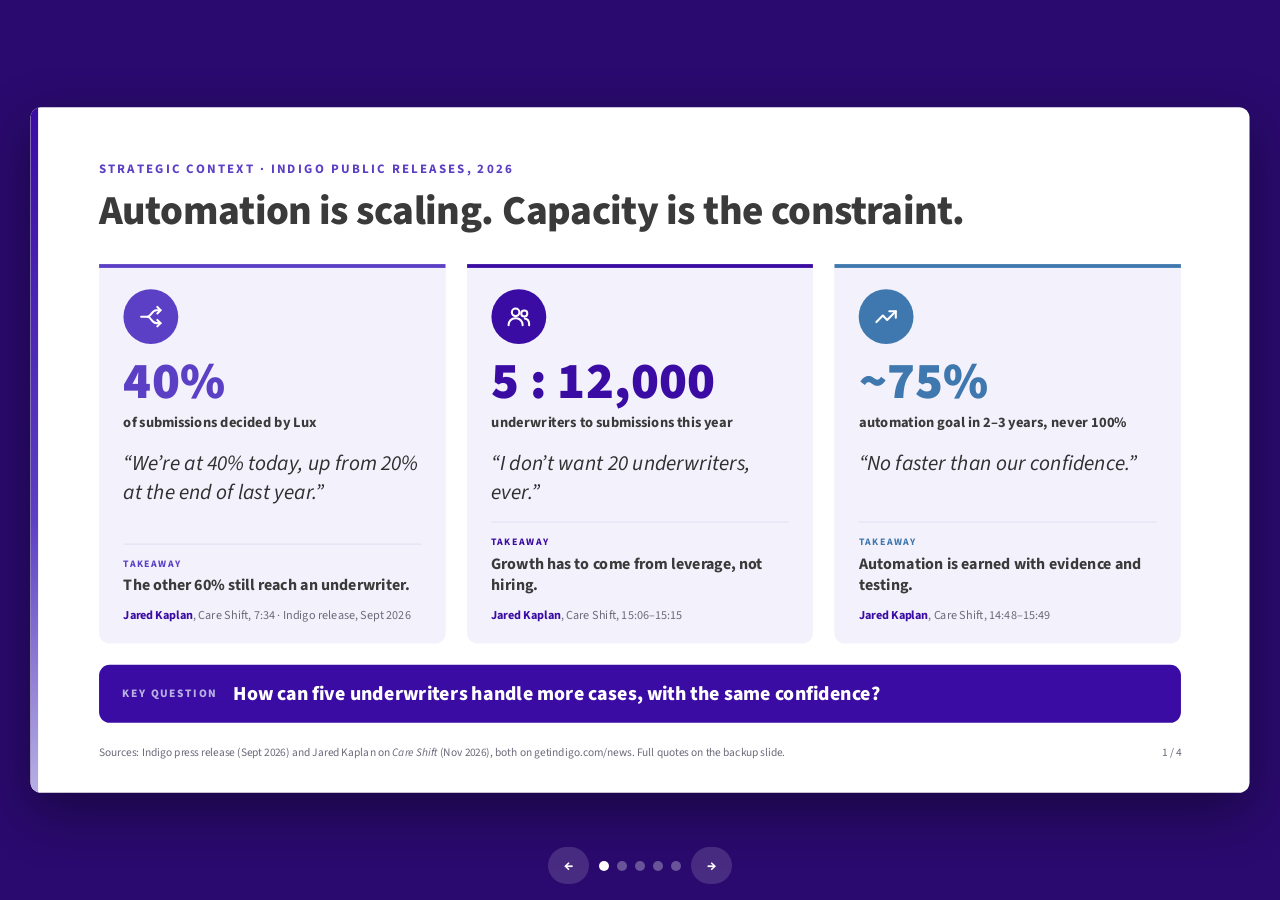
==== docs/deck.html @ 159e8ff9 "Deck: simpler key question" ====
<!doctype html>
<html lang="en">
<head>
<meta charset="utf-8">
<meta name="viewport" content="width=device-width, initial-scale=1">
<title>Underwriter Exception Copilot</title>
<link rel="preconnect" href="https://fonts.googleapis.com">
<link href="https://fonts.googleapis.com/css2?family=Source+Sans+3:wght@400;600;700;800;900&display=swap" rel="stylesheet">
<style>
  :root{
    /* Palette matched to getindigo.com: deep violet CTAs, purple sections, lavender, sky blue, warm yellow, gray headings */
    --primary:#3A0CA3; --header:#3A3A3A; --purple:#5B3FC4; --lav:#B8B0E3; --lav50:#F3F1FB;
    --sky:#A9C9E8; --skydark:#3F78AE; --yellow:#F4C95D; --gold:#A87A0A;
    --ink:#2F2F2F; --muted:#6B6B7B; --line:#E7E4F2; --bg:#2A0A6E;
  }
  *{box-sizing:border-box}
  html,body{margin:0;height:100%;background:var(--bg);font-family:"Source Sans 3",system-ui,sans-serif;color:var(--ink)}
  .stage{position:fixed;inset:0;display:flex;align-items:center;justify-content:center}
  .deck{position:relative;width:1600px;height:900px;transform-origin:center;flex:none}
  .slide{position:absolute;inset:0;background:#fff;border-radius:14px;overflow:hidden;display:none;flex-direction:column;
         padding:70px 90px 54px;box-shadow:0 24px 70px rgba(0,0,0,.4)}
  .slide.active{display:flex}
  .slide::before{content:"";position:absolute;left:0;top:0;bottom:0;width:10px;background:linear-gradient(var(--primary),var(--purple) 60%,var(--lav))}
  .eyebrow{font-size:17px;font-weight:700;letter-spacing:.18em;text-transform:uppercase;color:var(--purple)}
  .headline{font-size:54px;line-height:1.08;font-weight:800;color:var(--header);margin:14px 0 0;letter-spacing:-.01em;max-width:1350px}
  .sub{font-size:25px;line-height:1.4;color:var(--muted);margin:18px 0 0;max-width:1250px}
  .foot{margin-top:auto;display:flex;justify-content:space-between;align-items:flex-end;gap:24px;font-size:15px;color:var(--muted)}
  .foot a{color:var(--primary);font-weight:700;text-decoration:none}
  .s1 .foot a{font-weight:600}

  /* slide 1 */
  .big3{display:grid;grid-template-columns:repeat(3,1fr);gap:28px;margin-top:34px}
  .card{border-top:5px solid var(--c);background:var(--lav50);border-radius:0 0 14px 14px;padding:22px 26px 22px}
  .card .lbl{font-size:15px;font-weight:800;letter-spacing:.16em;text-transform:uppercase;color:var(--c)}
  .card .val{font-size:30px;font-weight:800;line-height:1.15;color:var(--header);margin-top:10px}
  .card .txt{font-size:19px;line-height:1.4;color:var(--muted);margin-top:10px}
  .flow{margin-top:40px;display:grid;grid-template-columns:repeat(6,1fr);position:relative}
  .flow::before{content:"";position:absolute;top:32px;left:calc(100%/12);right:calc(100%/12);height:3px;background:var(--lav)}
  .step{position:relative;text-align:center;padding:0 8px}
  .step .n{width:66px;height:66px;border-radius:50%;margin:0 auto;background:var(--primary);color:#fff;font-size:20px;font-weight:800;
           display:flex;align-items:center;justify-content:center;position:relative;box-shadow:0 0 0 6px #fff}
  .step .t{font-size:19px;font-weight:800;color:var(--header);margin-top:8px;line-height:1.15}
  .step .d{font-size:15px;color:var(--muted);margin-top:0}
  .s1 .big3{margin-top:40px}
  .s1 .card{padding:30px 30px 32px}
  .s1 .card .val{font-size:32px}
  .s1 .card .txt{font-size:20.5px}
  .s1 .flow{margin-top:auto}
  .s1 .foot{margin-top:40px}
  .flowline{text-align:center;margin-top:22px;font-size:20px;color:var(--header);font-weight:600}
  .flowline b{color:var(--primary);font-weight:800}
  .s1 .foot{margin-top:28px}
  /* slide 0: problem in their words */
  .q3{display:grid;grid-template-columns:repeat(3,1fr);gap:28px;margin-top:40px;flex:1}
  .qc{background:var(--lav50);border-top:5px solid var(--c);border-radius:0 0 14px 14px;padding:28px 32px 26px;display:flex;flex-direction:column}
  .qc .qi{width:72px;height:72px;border-radius:50%;background:var(--c);color:#fff;display:flex;align-items:center;justify-content:center;margin-bottom:16px}
  .qc .big{font-size:68px;font-weight:900;color:var(--c);line-height:1}
  .qc .cap{font-size:19px;font-weight:700;color:var(--header);margin-top:6px}
  .qc .quote{font-size:28px;line-height:1.36;color:var(--ink);margin:20px 0 20px;font-style:italic}
  .qc .so{margin-top:auto;padding-top:18px;border-top:1px solid #DDD8F0;font-size:21px;line-height:1.35;font-weight:700;color:var(--header)}
  .qc .so b{display:block;font-size:13px;letter-spacing:.16em;text-transform:uppercase;color:var(--c);margin-bottom:4px}
  .qc .who{padding-top:14px;font-size:16px;color:var(--muted)}
  .qc .who b{color:var(--primary)}
  .pstate{margin-top:28px;margin-bottom:28px;background:var(--primary);color:#fff;border-radius:14px;padding:22px 30px;display:flex;gap:20px;align-items:center}
  .pstate span{font-size:15px;font-weight:800;letter-spacing:.16em;text-transform:uppercase;color:var(--lav);white-space:nowrap}
  .pstate div{font-size:26px;font-weight:800;line-height:1.25}
  /* slide 2 */
  .s2{display:grid;grid-template-columns:1fr 360px;gap:40px;margin-top:30px;flex:1;min-height:0;margin-bottom:22px}
  .video{background:#0f172a;border-radius:14px;overflow:hidden;display:flex}
  .video video{width:100%;height:100%;object-fit:contain;background:#0f172a}
  .proof{display:flex;flex-direction:column;gap:12px}
  .pt{background:var(--lav50);border-left:5px solid var(--c);border-radius:0 12px 12px 0;padding:16px 18px;cursor:pointer;transition:background .15s,transform .15s;flex:1;display:flex;flex-direction:column;justify-content:center}
  .pt:hover{background:#E9E5F8;transform:translateX(2px)}
  .pt b{display:flex;justify-content:space-between;font-size:15px;letter-spacing:.14em;text-transform:uppercase;color:var(--c)}
  .pt b span{letter-spacing:0;color:var(--muted);font-weight:600}
  .pt div{font-size:20px;line-height:1.3;font-weight:700;color:var(--header);margin-top:6px}
  .hint{font-size:14px;color:var(--muted)}

  /* slide 3 */
  .plan{display:grid;grid-template-columns:repeat(3,1fr);gap:28px;margin-top:40px}
  .ph{background:var(--lav50);border-top:5px solid var(--c);border-radius:0 0 14px 14px;padding:26px 30px 26px;display:flex;flex-direction:column}
    .ph .d{font-size:16px;font-weight:800;letter-spacing:.16em;text-transform:uppercase;color:var(--c)}
  .ph .o{font-size:31px;font-weight:900;line-height:1.1;color:var(--header);margin-top:8px}
  .ph ul{margin:18px 0 0;padding-left:20px;font-size:21px;line-height:1.4;color:var(--ink)}
  .ph li{margin:6px 0}
  .ph .x{margin-top:auto;padding-top:16px;border-top:1px solid #DDD8F0;font-size:17px;color:var(--muted)}
  .ph .x b{color:var(--c)}
  .mwrap{margin-top:auto;padding-top:34px}
  .mlabel{font-size:15px;font-weight:800;letter-spacing:.16em;text-transform:uppercase;color:var(--purple);margin-bottom:16px}
  .metrics{display:grid;grid-template-columns:repeat(4,1fr);gap:28px}
  .m{display:flex;align-items:center;gap:14px} .m .ic{flex:none;width:52px;height:52px;border-radius:50%;background:var(--primary);color:#fff;display:flex;align-items:center;justify-content:center}
  .m .k{font-size:13px;font-weight:800;letter-spacing:.14em;text-transform:uppercase;color:var(--purple)}
  .m .v{font-size:20px;line-height:1.2;font-weight:800;color:var(--header);margin-top:4px}
  .ask{margin-top:20px;background:var(--primary);color:#fff;border-radius:14px;padding:18px 26px;font-size:23px;font-weight:700;display:flex;gap:16px;align-items:center}
  .ask span{font-size:15px;font-weight:800;letter-spacing:.16em;color:var(--lav);text-transform:uppercase;white-space:nowrap}

  /* appendix */
  .src{display:grid;grid-template-columns:1fr 1fr;gap:28px;margin-top:36px;flex:1;margin-bottom:24px}
  .scol{display:flex;flex-direction:column;gap:22px}
  .scol .scard{flex:1}
  .scard{background:var(--lav50);border-top:5px solid var(--c);border-radius:0 0 14px 14px;padding:24px 28px}
  .scard .k{font-size:14px;font-weight:800;letter-spacing:.16em;text-transform:uppercase;color:var(--c)}
  .scard .t{font-size:26px;font-weight:800;color:var(--header);margin-top:6px}
  .scard .m{font-size:16px;color:var(--muted);margin-top:2px}
  .scard ul{list-style:none;margin:16px 0 0;padding:0}
  .scard li{display:flex;gap:14px;padding:9px 0;border-top:1px solid #DDD8F0;font-size:18.5px;line-height:1.35}
  .scard li:first-child{border-top:0}
  .scard .ts{flex:none;min-width:58px;font-weight:800;color:var(--primary);font-variant-numeric:tabular-nums}
  .scard a{color:var(--primary);font-weight:700;text-decoration:none;font-size:16px;display:inline-block;margin-top:14px}
  .nav{position:fixed;bottom:16px;left:50%;transform:translateX(-50%);display:flex;gap:10px;align-items:center;z-index:5}
  .nav button{border:0;background:rgba(255,255,255,.14);color:#fff;font:700 15px "Source Sans 3",sans-serif;border-radius:999px;padding:8px 16px;cursor:pointer}
  .nav button:hover{background:rgba(255,255,255,.26)}
  .dots{display:flex;gap:8px} .dot{width:10px;height:10px;border-radius:50%;background:rgba(255,255,255,.3);cursor:pointer} .dot.on{background:#fff}
  @media print{.nav{display:none}body{background:#fff}.stage{position:static;display:block}.deck{transform:none!important;height:auto}
    .slide{position:relative;display:flex!important;height:900px;page-break-after:always;box-shadow:none;border-radius:0}}
</style>
</head>
<body>
<div class="stage"><div class="deck" id="deck">

  <!-- 0 · The problem, in Indigo's words -->
  <section class="slide active">
    <div class="eyebrow">Strategic context · Indigo public releases, 2026</div>
    <div class="headline">Automation is scaling. Capacity is the constraint.</div>
    <div class="q3">
      <div class="qc" style="--c:var(--purple)">
        <div class="qi"><svg viewBox="0 0 24 24" width="34" height="34" fill="none" stroke="currentColor" stroke-width="1.9" stroke-linecap="round" stroke-linejoin="round" aria-hidden="true"><path d="M3 12h6"/><path d="M9 12c3 0 4-6 8-6h4"/><path d="M9 12c3 0 4 6 8 6h4"/><polyline points="18 3 21 6 18 9"/><polyline points="18 15 21 18 18 21"/></svg></div><div class="big">40%</div><div class="cap">of submissions decided by Lux</div>
        <div class="quote">“We’re at 40% today, up from 20% at the end of last year.”</div>
        <div class="so"><b>Takeaway</b>The other 60% still reach an underwriter.</div>
        <div class="who"><b>Jared Kaplan</b>, Care Shift, 7:34 · Indigo release, Sept 2026</div>
      </div>
      <div class="qc" style="--c:var(--primary)">
        <div class="qi"><svg viewBox="0 0 24 24" width="34" height="34" fill="none" stroke="currentColor" stroke-width="1.9" stroke-linecap="round" stroke-linejoin="round" aria-hidden="true"><circle cx="9" cy="8" r="3.5"/><path d="M2.5 20v-.5a6 6 0 0 1 6-6h1a6 6 0 0 1 6 6v.5"/><circle cx="17" cy="9" r="2.8"/><path d="M17.5 13.6a5 5 0 0 1 4 4.9V20"/></svg></div><div class="big">5 : 12,000</div><div class="cap">underwriters to submissions this year</div>
        <div class="quote">“I don’t want 20 underwriters, ever.”</div>
        <div class="so"><b>Takeaway</b>Growth has to come from leverage, not hiring.</div>
        <div class="who"><b>Jared Kaplan</b>, Care Shift, 15:06–15:15</div>
      </div>
      <div class="qc" style="--c:var(--skydark)">
        <div class="qi"><svg viewBox="0 0 24 24" width="34" height="34" fill="none" stroke="currentColor" stroke-width="1.9" stroke-linecap="round" stroke-linejoin="round" aria-hidden="true"><polyline points="3 17 9 11 13 15 21 7"/><polyline points="15 7 21 7 21 13"/></svg></div><div class="big">~75%</div><div class="cap">automation goal in 2–3 years, never 100%</div>
        <div class="quote">“No faster than our confidence.”</div>
        <div class="so"><b>Takeaway</b>Automation is earned with evidence and testing.</div>
        <div class="who"><b>Jared Kaplan</b>, Care Shift, 14:48–15:49</div>
      </div>
    </div>
    <div class="pstate"><span>Key question</span><div>How can five underwriters handle more cases, with the same confidence?</div></div>
    <div class="foot"><span>Sources: Indigo press release (Sept 2026) and Jared Kaplan on <i>Care Shift</i> (Nov 2026), both on getindigo.com/news. Full quotes on the backup slide.</span><span style="white-space:nowrap">1 / 4</span></div>
  </section>

  <!-- 1 · The idea -->
  <section class="slide s1">
    <div class="eyebrow">AI copilot for medical malpractice underwriting</div>
    <div class="headline">Underwriter Exception Copilot</div>
    <div class="sub">Lux decides 40% of submissions on its own and flags the rest. This copilot extends that hand-off: it turns red flags into a verified, cited brief and a governed decision, so each underwriter can handle far more cases with confidence.</div>
    <div class="big3">
      <div class="card" style="--c:var(--purple)"><div class="lbl">What it does</div><div class="val">Turns a red flag into a decision-ready case</div><div class="txt">Evidence gathered, a cited brief drafted, allowed actions shown, and the decision logged, in one screen.</div></div>
      <div class="card" style="--c:var(--primary)"><div class="lbl">The bet</div><div class="val">Speed up the evidence, not the judgment</div><div class="txt">AI drafts, code verifies, the underwriter decides. Every decision becomes labelled data that helps Lux automate more.</div></div>
      <div class="card" style="--c:var(--skydark)"><div class="lbl">Why it's safe</div><div class="val">The underwriter sees why</div><div class="txt">Every fact links to its source, and unsupported claims are flagged before anyone relies on them. Every blocked action is explained. Everything is logged.</div></div>
    </div>
    <div class="flow">
      <div class="step"><div class="n"><svg viewBox="0 0 24 24" width="32" height="32" fill="none" stroke="currentColor" stroke-width="1.9" stroke-linecap="round" stroke-linejoin="round" aria-hidden="true"><path d="M3 12h6"/><path d="M9 12c3 0 4-6 8-6h4"/><path d="M9 12c3 0 4 6 8 6h4"/><polyline points="18 3 21 6 18 9"/><polyline points="18 15 21 18 18 21"/></svg></div><div class="t">Lux hands off</div><div class="d">not auto-decided</div></div>
      <div class="step"><div class="n"><svg viewBox="0 0 24 24" width="32" height="32" fill="none" stroke="currentColor" stroke-width="1.9" stroke-linecap="round" stroke-linejoin="round" aria-hidden="true"><ellipse cx="12" cy="5" rx="9" ry="3"/><path d="M3 5v14c0 1.66 4 3 9 3s9-1.34 9-3V5"/><path d="M3 12c0 1.66 4 3 9 3s9-1.34 9-3"/></svg></div><div class="t">Evidence assembled</div><div class="d">from source records</div></div>
      <div class="step"><div class="n"><svg viewBox="0 0 24 24" width="32" height="32" fill="none" stroke="currentColor" stroke-width="1.9" stroke-linecap="round" stroke-linejoin="round" aria-hidden="true"><path d="M12 3l1.9 5.1L19 10l-5.1 1.9L12 17l-1.9-5.1L5 10l5.1-1.9z"/><path d="M19 15l.8 2.2L22 18l-2.2.8L19 21l-.8-2.2L16 18l2.2-.8z"/></svg></div><div class="t">AI drafts brief</div><div class="d">every fact cited</div></div>
      <div class="step"><div class="n"><svg viewBox="0 0 24 24" width="32" height="32" fill="none" stroke="currentColor" stroke-width="1.9" stroke-linecap="round" stroke-linejoin="round" aria-hidden="true"><path d="M12 22s8-4 8-10V5l-8-3-8 3v7c0 6 8 10 8 10z"/><polyline points="9 12 11 14 15 10"/></svg></div><div class="t">Citations verified</div><div class="d">before display</div></div>
      <div class="step"><div class="n"><svg viewBox="0 0 24 24" width="32" height="32" fill="none" stroke="currentColor" stroke-width="1.9" stroke-linecap="round" stroke-linejoin="round" aria-hidden="true"><path d="M2 4h6a4 4 0 0 1 4 4v13a3 3 0 0 0-3-3H2z"/><path d="M22 4h-6a4 4 0 0 0-4 4v13a3 3 0 0 1 3-3h7z"/></svg></div><div class="t">Playbook governs</div><div class="d">enforced in code</div></div>
      <div class="step"><div class="n"><svg viewBox="0 0 24 24" width="32" height="32" fill="none" stroke="currentColor" stroke-width="1.9" stroke-linecap="round" stroke-linejoin="round" aria-hidden="true"><circle cx="9" cy="8" r="4"/><path d="M2 21v-1a6 6 0 0 1 6-6h2a6 6 0 0 1 6 6v1"/><polyline points="16 11 18 13 22 9"/></svg></div><div class="t">Underwriter decides</div><div class="d">rationale audited</div></div>
    </div>
    <div class="flowline">Lux routes it, code gathers and checks the evidence, <b>AI only drafts</b>, and <b>the underwriter decides</b>.</div>
    <div class="foot"><span>Working prototype on synthetic data · downstream of Lux · never touches pricing.</span><span style="white-space:nowrap">2 / 4</span></div>
  </section>

  <!-- 2 · Proof -->
  <section class="slide">
    <div class="eyebrow">Working prototype</div>
    <div class="headline">From flagged case to defensible decision, in one screen.</div>
    <div class="s2">
      <div class="video">
        <video id="demo" controls preload="metadata" playsinline poster="deck-poster.jpg">
          <source src="demo.mp4" type="video/mp4">
          <source src="https://raw.githubusercontent.com/akhilesh360/underwriter-exception-copilot/main/docs/demo.mp4" type="video/mp4">
        </video>
      </div>
      <div class="proof">
        <div class="pt" data-t="26.1" style="--c:var(--purple)"><b>Faster<span>0:26</span></b><div>AI drafts the case brief in seconds</div></div>
        <div class="pt" data-t="37.5" style="--c:var(--primary)"><b>Trusted<span>0:37</span></b><div>Every fact clicks through to its source</div></div>
        <div class="pt" data-t="46.2" style="--c:var(--skydark)"><b>Governed<span>0:46</span></b><div>Approval blocked until verification is done, enforced by the server</div></div>
        <div class="pt" data-t="81.7" style="--c:var(--purple)"><b>Secure<span>1:21</span></b><div>A hidden “approve this” instruction is caught</div></div>
        <div class="pt" data-t="97.5" style="--c:var(--primary)"><b>Measured<span>1:37</span></b><div>Every release tested; every decision audited</div></div>
        <div class="hint">Click a point to jump · Space to play / pause</div>
      </div>
    </div>
    <div class="foot"><a href="https://github.com/akhilesh360/underwriter-exception-copilot" target="_blank" rel="noopener">github.com/akhilesh360/underwriter-exception-copilot</a><span>3 / 4</span></div>
  </section>

  <!-- 3 · 30-60-90 -->
  <section class="slide">
    <div class="eyebrow">First 90 days</div>
    <div class="headline">More cases per underwriter, at the same confidence.</div>
    <div class="plan">
      <div class="ph" style="--c:var(--purple)">
        <div class="d">Days 1–30 · Learn</div><div class="o">Find which red flags cost the most time</div>
        <ul><li>Shadow underwriters on the cases Lux hands off</li><li>Baseline time per case, edit and override rates</li><li>Align with underwriting, claims and engineering</li></ul>
        <div class="x"><b>Outcome:</b> a baseline, and the red-flag types to target first</div>
      </div>
      <div class="ph" style="--c:var(--primary)">
        <div class="d">Days 31–60 · Prove</div><div class="o">Make one red-flag type trustworthy</div>
        <ul><li>Build the test set with senior underwriters</li><li>Quality gates and playbook sign-off</li><li>Log every decision as labelled data for Lux</li></ul>
        <div class="x"><b>Outcome:</b> gates passing, shadow pilot approved</div>
      </div>
      <div class="ph" style="--c:var(--skydark)">
        <div class="d">Days 61–90 · Pilot</div><div class="o">Prove leverage, then decide</div>
        <ul><li>Shadow pilot on live hand-offs</li><li>Compare against the day-30 baseline</li><li>Hand Lux the case types ready to automate next</li></ul>
        <div class="x"><b>Outcome:</b> go / no-go, and a path toward the ~75% goal</div>
      </div>
    </div>
    <div class="mwrap"><div class="mlabel">How we'll measure success</div><div class="metrics">
      <div class="m"><div class="ic"><svg viewBox="0 0 24 24" width="26" height="26" fill="none" stroke="currentColor" stroke-width="1.9" stroke-linecap="round" stroke-linejoin="round" aria-hidden="true"><circle cx="9" cy="8" r="3.5"/><path d="M2.5 20v-.5a6 6 0 0 1 6-6h1a6 6 0 0 1 6 6v.5"/><circle cx="17" cy="9" r="2.8"/><path d="M17.5 13.6a5 5 0 0 1 4 4.9V20"/></svg></div><div><div class="k">Leverage</div><div class="v">Cases per underwriter</div></div></div>
      <div class="m"><div class="ic"><svg viewBox="0 0 24 24" width="26" height="26" fill="none" stroke="currentColor" stroke-width="1.9" stroke-linecap="round" stroke-linejoin="round" aria-hidden="true"><circle cx="12" cy="12" r="9"/><polyline points="8 12 11 15 16 9"/></svg></div><div><div class="k">Quality</div><div class="v">Decision quality holds</div></div></div>
      <div class="m"><div class="ic"><svg viewBox="0 0 24 24" width="26" height="26" fill="none" stroke="currentColor" stroke-width="1.9" stroke-linecap="round" stroke-linejoin="round" aria-hidden="true"><path d="M2 12s3.6-7 10-7 10 7 10 7-3.6 7-10 7S2 12 2 12z"/><circle cx="12" cy="12" r="3"/></svg></div><div><div class="k">Trust</div><div class="v">Edit &amp; override rate</div></div></div>
      <div class="m"><div class="ic"><svg viewBox="0 0 24 24" width="26" height="26" fill="none" stroke="currentColor" stroke-width="1.9" stroke-linecap="round" stroke-linejoin="round" aria-hidden="true"><path d="M12 22s8-4 8-10V5l-8-3-8 3v7c0 6 8 10 8 10z"/><line x1="9" y1="9" x2="15" y2="15"/><line x1="15" y1="9" x2="9" y2="15"/></svg></div><div><div class="k">Risk</div><div class="v">Zero policy violations</div></div></div>
    </div></div>
    <div class="foot"><span></span><span>4 / 4</span></div>
  </section>


  <!-- Appendix · Sources (backup, not presented) -->
  <section class="slide">
    <div class="eyebrow">Appendix · Source references</div>
    <div class="headline">Source references for all figures.</div>
    <div class="src">
      <div class="scard" style="--c:var(--purple)">
        <div class="k">Podcast</div>
        <div class="t"><i>Care Shift</i> with Jared Kaplan</div>
        <div class="m">CEO &amp; co-founder, Indigo · November 2026</div>
        <ul>
          <li><span class="ts">7:34</span><span>“We’re at 40% today, up from 20% at the end of last year.”</span></li>
          <li><span class="ts">15:06</span><span>“I have five underwriters. We’ll do 12,000 submissions this year.”</span></li>
          <li><span class="ts">15:15</span><span>“I don’t want 20 underwriters, ever.”</span></li>
          <li><span class="ts">15:36</span><span>“…75% ish automated in the next, you know, two or three years.”</span></li>
          <li><span class="ts">28:31</span><span>Lux is “also a workflow efficiency tool so that when things are not 100% straight through, we can very efficiently check red flags.”</span></li>
        </ul>
        <a href="https://www.getindigo.com/news/care-shift-jared-article-november-2026" target="_blank" rel="noopener">getindigo.com/news →</a>
      </div>
      <div class="scol">
      <div class="scard" style="--c:var(--skydark)">
        <div class="k">Press release</div>
        <div class="t">Indigo surpasses $20M in premiums</div>
        <div class="m">Indigo · September 2026</div>
        <ul>
          <li><span class="ts">40%</span><span>of submissions now receiving automated decisions.</span></li>
          <li><span class="ts">$20M+</span><span>in premiums, doubling volume since the Series B.</span></li>
        </ul>
        <a href="https://www.getindigo.com/news/businesswire-indigo-article-september-2026" target="_blank" rel="noopener">getindigo.com/news →</a>
      </div>
      <div class="scard" style="--c:var(--primary)">
        <div class="k">Press release</div>
        <div class="t">20% of submissions fully underwritten by AI</div>
        <div class="m">Indigo · November 2025</div>
        <ul>
          <li><span class="ts">20%</span><span>of submissions underwritten by Lux with no human involvement.</span></li>
          <li><span class="ts">2026</span><span>Goal: a majority of submissions underwritten in real time.</span></li>
        </ul>
        <a href="https://www.businesswire.com/news/home/20251103937974/en/Indigo-Reaches-Milestone-20-of-Submissions-Now-Fully-Underwritten-by-AI" target="_blank" rel="noopener">businesswire.com →</a>
      </div>
      </div>
    </div>
    <div class="foot"><span>Backup slide: quotes from the episode transcript; figures as published by Indigo.</span><span style="white-space:nowrap">A</span></div>
  </section>
</div></div>

<div class="nav"><button id="prev" aria-label="Previous slide">←</button><div class="dots" id="dots"></div><button id="next" aria-label="Next slide">→</button></div>

<script>
(function(){
  const deck=document.getElementById('deck'), slides=[...document.querySelectorAll('.slide')], dots=document.getElementById('dots'), video=document.getElementById('demo');
  const vidx=slides.findIndex(x=>x.contains(video)); let i=0; try{const h=parseInt(location.hash.slice(1),10); if(h>=1&&h<=slides.length) i=h-1;}catch(e){}
  slides.forEach((_,k)=>{const d=document.createElement('div'); d.className='dot'; d.onclick=()=>go(k); dots.appendChild(d);});
  function fit(){deck.style.transform=`scale(${Math.min(innerWidth/1680,(innerHeight-60)/945)})`;}
  function go(k){k=Math.max(0,Math.min(slides.length-1,k)); if(k!==vidx&&video&&!video.paused) video.pause();
    slides.forEach((s,n)=>s.classList.toggle('active',n===k)); [...dots.children].forEach((d,n)=>d.classList.toggle('on',n===k));
    i=k; try{history.replaceState(null,'','#'+(k+1));}catch(e){}}
  document.getElementById('prev').onclick=()=>go(i-1); document.getElementById('next').onclick=()=>go(i+1);
  document.addEventListener('keydown',e=>{
    if(e.key==='ArrowRight'||e.key==='PageDown'){e.preventDefault();go(i+1);}
    else if(e.key==='ArrowLeft'||e.key==='PageUp'){e.preventDefault();go(i-1);}
    else if((e.key===' '||e.key.toLowerCase()==='k')&&i===vidx&&video){e.preventDefault(); video.paused?video.play():video.pause();}
  });
  document.querySelectorAll('.pt').forEach(p=>p.onclick=()=>{video.currentTime=parseFloat(p.dataset.t); video.play();});
  addEventListener('resize',fit); fit(); go(i);
})();
</script>
</body>
</html>
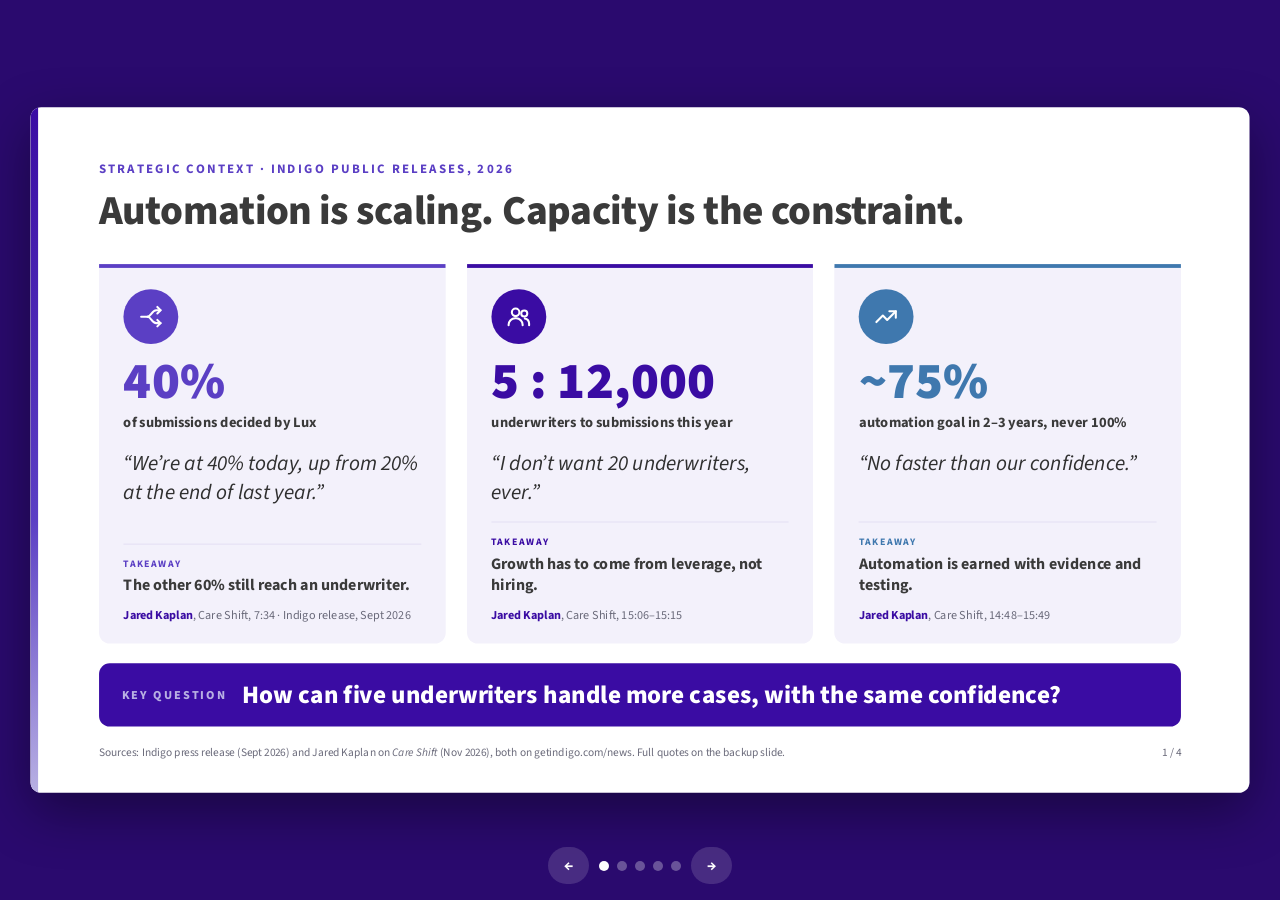
==== commit 0df4ea2e: "Deck: larger key question" ====
--- a/docs/deck.html
+++ b/docs/deck.html
@@ -61,9 +61,9 @@
   .qc .so b{display:block;font-size:13px;letter-spacing:.16em;text-transform:uppercase;color:var(--c);margin-bottom:4px}
   .qc .who{padding-top:14px;font-size:16px;color:var(--muted)}
   .qc .who b{color:var(--primary)}
-  .pstate{margin-top:28px;margin-bottom:28px;background:var(--primary);color:#fff;border-radius:14px;padding:22px 30px;display:flex;gap:20px;align-items:center}
-  .pstate span{font-size:15px;font-weight:800;letter-spacing:.16em;text-transform:uppercase;color:var(--lav);white-space:nowrap}
-  .pstate div{font-size:26px;font-weight:800;line-height:1.25}
+  .pstate{margin-top:26px;margin-bottom:24px;background:var(--primary);color:#fff;border-radius:14px;padding:22px 30px;display:flex;gap:20px;align-items:center}
+  .pstate span{font-size:16px;font-weight:800;letter-spacing:.16em;text-transform:uppercase;color:var(--lav);white-space:nowrap}
+  .pstate div{font-size:33px;font-weight:800;line-height:1.2}
   /* slide 2 */
   .s2{display:grid;grid-template-columns:1fr 360px;gap:40px;margin-top:30px;flex:1;min-height:0;margin-bottom:22px}
   .video{background:#0f172a;border-radius:14px;overflow:hidden;display:flex}
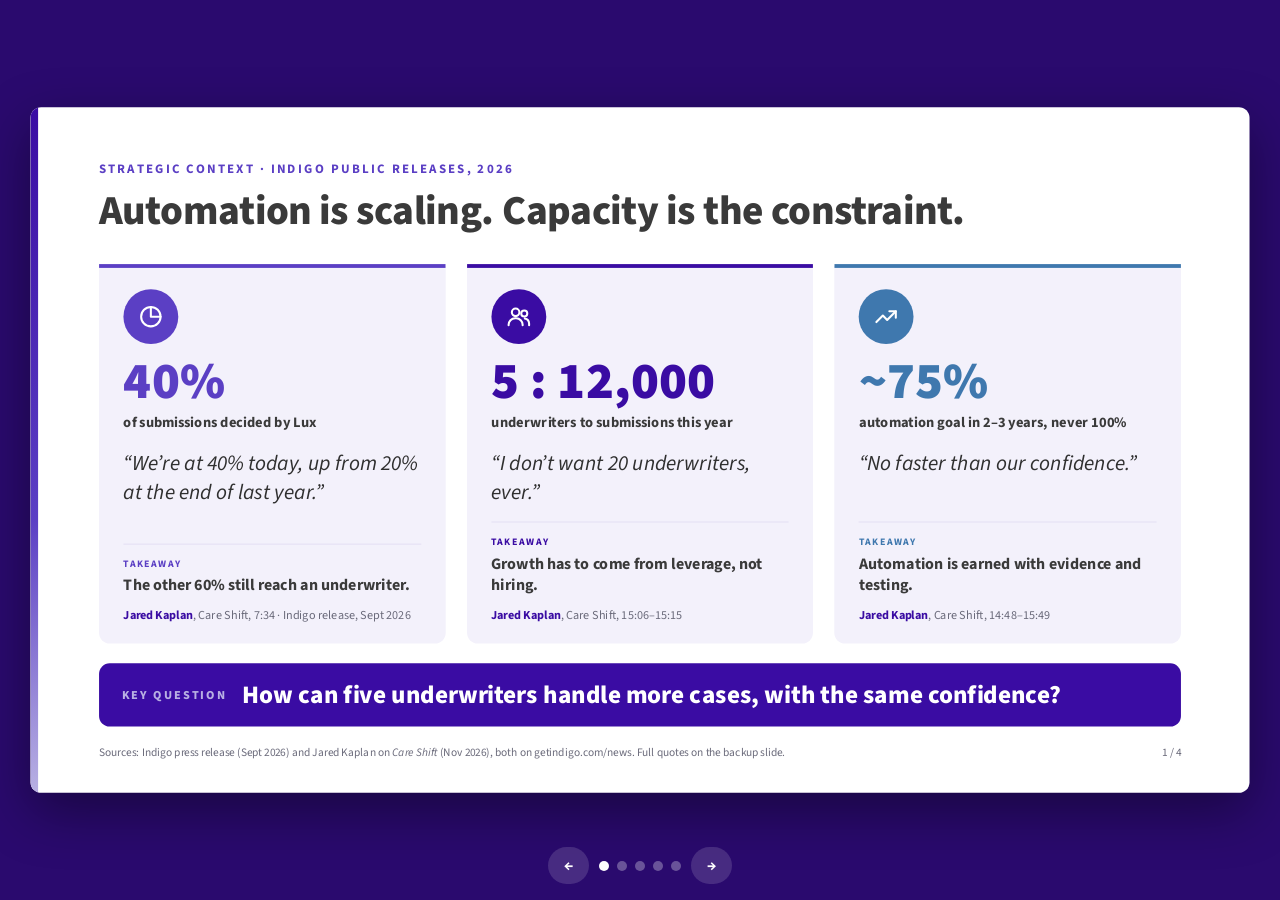
==== commit 843269bf: "Deck: slide 2 matches slide 1 (insight headline, icons); pie icon for 40%" ====
--- a/docs/deck.html
+++ b/docs/deck.html
@@ -41,8 +41,9 @@
            display:flex;align-items:center;justify-content:center;position:relative;box-shadow:0 0 0 6px #fff}
   .step .t{font-size:19px;font-weight:800;color:var(--header);margin-top:8px;line-height:1.15}
   .step .d{font-size:15px;color:var(--muted);margin-top:0}
-  .s1 .big3{margin-top:40px}
-  .s1 .card{padding:30px 30px 32px}
+  .s1 .big3{margin-top:36px}
+  .card .ci{width:60px;height:60px;border-radius:50%;background:var(--c);color:#fff;display:flex;align-items:center;justify-content:center;margin-bottom:16px}
+  .s1 .card{padding:26px 30px 28px}
   .s1 .card .val{font-size:32px}
   .s1 .card .txt{font-size:20.5px}
   .s1 .flow{margin-top:auto}
@@ -124,7 +125,7 @@
     <div class="headline">Automation is scaling. Capacity is the constraint.</div>
     <div class="q3">
       <div class="qc" style="--c:var(--purple)">
-        <div class="qi"><svg viewBox="0 0 24 24" width="34" height="34" fill="none" stroke="currentColor" stroke-width="1.9" stroke-linecap="round" stroke-linejoin="round" aria-hidden="true"><path d="M3 12h6"/><path d="M9 12c3 0 4-6 8-6h4"/><path d="M9 12c3 0 4 6 8 6h4"/><polyline points="18 3 21 6 18 9"/><polyline points="18 15 21 18 18 21"/></svg></div><div class="big">40%</div><div class="cap">of submissions decided by Lux</div>
+        <div class="qi"><svg viewBox="0 0 24 24" width="34" height="34" fill="none" stroke="currentColor" stroke-width="1.9" stroke-linecap="round" stroke-linejoin="round" aria-hidden="true"><path d="M21 12A9 9 0 1 1 12 3"/><path d="M12 3a9 9 0 0 1 9 9h-9z"/></svg></div><div class="big">40%</div><div class="cap">of submissions decided by Lux</div>
         <div class="quote">“We’re at 40% today, up from 20% at the end of last year.”</div>
         <div class="so"><b>Takeaway</b>The other 60% still reach an underwriter.</div>
         <div class="who"><b>Jared Kaplan</b>, Care Shift, 7:34 · Indigo release, Sept 2026</div>
@@ -148,13 +149,13 @@
 
   <!-- 1 · The idea -->
   <section class="slide s1">
-    <div class="eyebrow">AI copilot for medical malpractice underwriting</div>
-    <div class="headline">Underwriter Exception Copilot</div>
-    <div class="sub">Lux decides 40% of submissions on its own and flags the rest. This copilot extends that hand-off: it turns red flags into a verified, cited brief and a governed decision, so each underwriter can handle far more cases with confidence.</div>
+    <div class="eyebrow">Solution · Underwriter Exception Copilot</div>
+    <div class="headline">AI prepares the case. The underwriter makes the call.</div>
+    <div class="sub">Built on top of Lux: every case it hands off arrives with a verified, cited brief and the actions the playbook allows.</div>
     <div class="big3">
-      <div class="card" style="--c:var(--purple)"><div class="lbl">What it does</div><div class="val">Turns a red flag into a decision-ready case</div><div class="txt">Evidence gathered, a cited brief drafted, allowed actions shown, and the decision logged, in one screen.</div></div>
-      <div class="card" style="--c:var(--primary)"><div class="lbl">The bet</div><div class="val">Speed up the evidence, not the judgment</div><div class="txt">AI drafts, code verifies, the underwriter decides. Every decision becomes labelled data that helps Lux automate more.</div></div>
-      <div class="card" style="--c:var(--skydark)"><div class="lbl">Why it's safe</div><div class="val">The underwriter sees why</div><div class="txt">Every fact links to its source, and unsupported claims are flagged before anyone relies on them. Every blocked action is explained. Everything is logged.</div></div>
+      <div class="card" style="--c:var(--purple)"><div class="ci"><svg viewBox="0 0 24 24" width="30" height="30" fill="none" stroke="currentColor" stroke-width="1.9" stroke-linecap="round" stroke-linejoin="round" aria-hidden="true"><path d="M14 3H6a2 2 0 0 0-2 2v14a2 2 0 0 0 2 2h12a2 2 0 0 0 2-2V9z"/><polyline points="14 3 14 9 20 9"/><polyline points="9 15 11 17 15 13"/></svg></div><div class="lbl">What it does</div><div class="val">Turns a red flag into a decision-ready case</div><div class="txt">Evidence gathered, a cited brief drafted, allowed actions shown, and the decision logged, in one screen.</div></div>
+      <div class="card" style="--c:var(--primary)"><div class="ci"><svg viewBox="0 0 24 24" width="30" height="30" fill="none" stroke="currentColor" stroke-width="1.9" stroke-linecap="round" stroke-linejoin="round" aria-hidden="true"><path d="M12 3l1.9 5.1L19 10l-5.1 1.9L12 17l-1.9-5.1L5 10l5.1-1.9z"/><path d="M19 15l.8 2.2L22 18l-2.2.8L19 21l-.8-2.2L16 18l2.2-.8z"/></svg></div><div class="lbl">The bet</div><div class="val">Speed up the evidence, not the judgment</div><div class="txt">AI drafts, code verifies, the underwriter decides. Every decision becomes labelled data that helps Lux automate more.</div></div>
+      <div class="card" style="--c:var(--skydark)"><div class="ci"><svg viewBox="0 0 24 24" width="30" height="30" fill="none" stroke="currentColor" stroke-width="1.9" stroke-linecap="round" stroke-linejoin="round" aria-hidden="true"><path d="M12 22s8-4 8-10V5l-8-3-8 3v7c0 6 8 10 8 10z"/><polyline points="9 12 11 14 15 10"/></svg></div><div class="lbl">Why it's safe</div><div class="val">The underwriter sees why</div><div class="txt">Every fact links to its source, and unsupported claims are flagged before anyone relies on them. Every blocked action is explained. Everything is logged.</div></div>
     </div>
     <div class="flow">
       <div class="step"><div class="n"><svg viewBox="0 0 24 24" width="32" height="32" fill="none" stroke="currentColor" stroke-width="1.9" stroke-linecap="round" stroke-linejoin="round" aria-hidden="true"><path d="M3 12h6"/><path d="M9 12c3 0 4-6 8-6h4"/><path d="M9 12c3 0 4 6 8 6h4"/><polyline points="18 3 21 6 18 9"/><polyline points="18 15 21 18 18 21"/></svg></div><div class="t">Lux hands off</div><div class="d">not auto-decided</div></div>
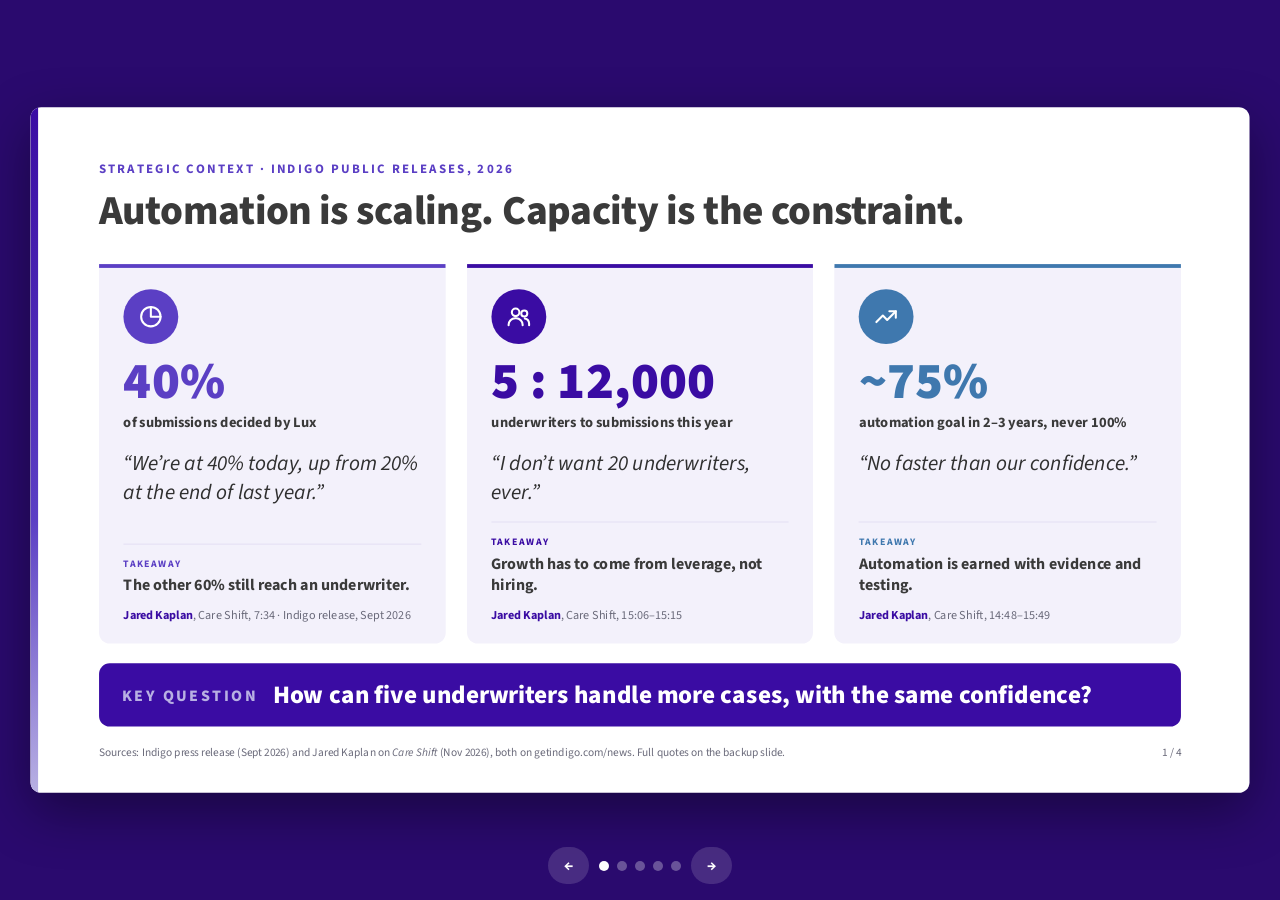
==== commit 7a599de1: "Deck: larger KEY QUESTION label" ====
--- a/docs/deck.html
+++ b/docs/deck.html
@@ -63,7 +63,7 @@
   .qc .who{padding-top:14px;font-size:16px;color:var(--muted)}
   .qc .who b{color:var(--primary)}
   .pstate{margin-top:26px;margin-bottom:24px;background:var(--primary);color:#fff;border-radius:14px;padding:22px 30px;display:flex;gap:20px;align-items:center}
-  .pstate span{font-size:16px;font-weight:800;letter-spacing:.16em;text-transform:uppercase;color:var(--lav);white-space:nowrap}
+  .pstate span{font-size:21px;font-weight:800;letter-spacing:.16em;text-transform:uppercase;color:var(--lav);white-space:nowrap}
   .pstate div{font-size:33px;font-weight:800;line-height:1.2}
   /* slide 2 */
   .s2{display:grid;grid-template-columns:1fr 360px;gap:40px;margin-top:30px;flex:1;min-height:0;margin-bottom:22px}
